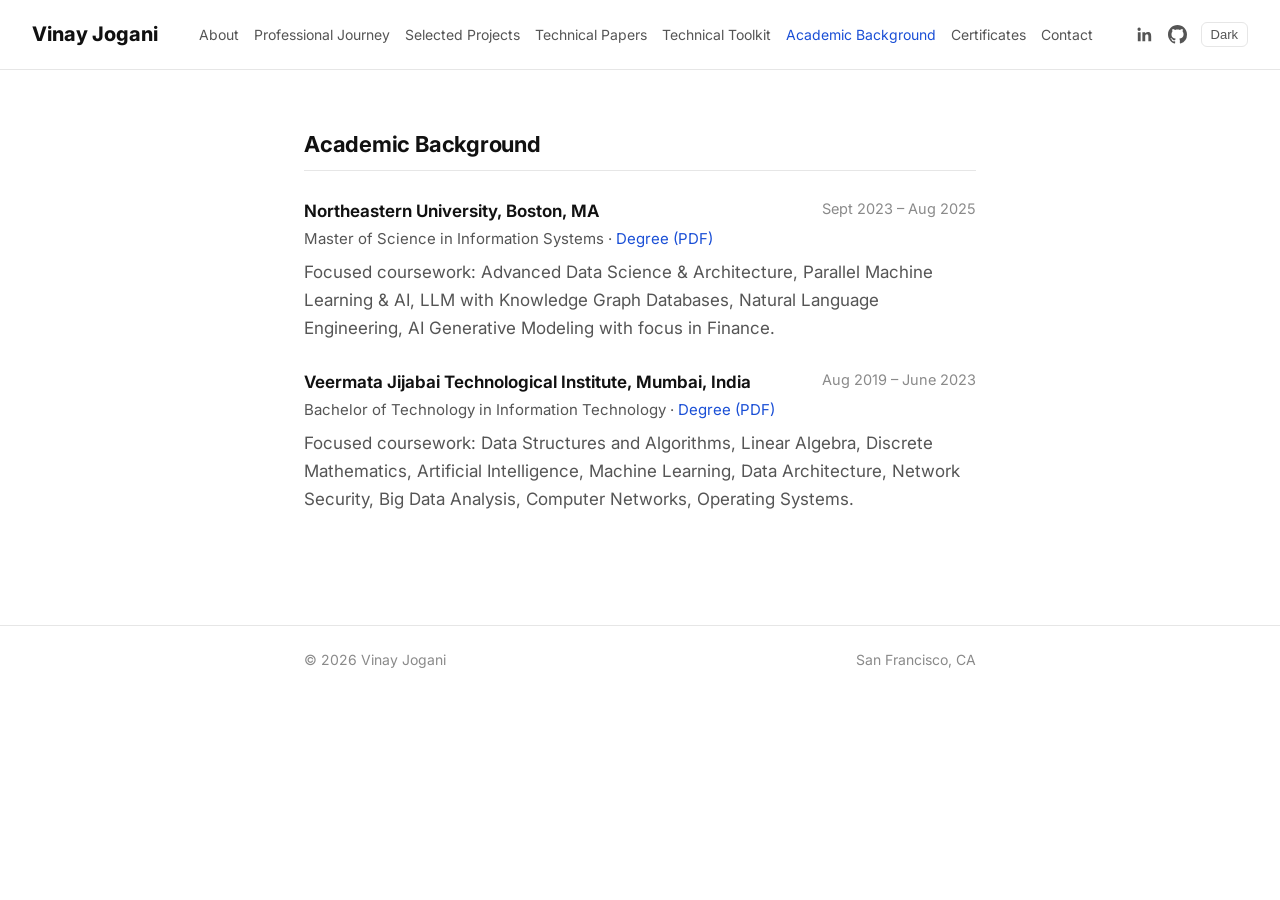
==== academic.html @ d5f05196 "Rebuild site: academic-minimal multi-page layout - Main page: hero, About, Contact form; 6 sub-pages" ====
<!DOCTYPE html>
<html lang="en">
<head>
<meta charset="UTF-8"><meta name="viewport" content="width=device-width, initial-scale=1.0">
<title>Academic Background — Vinay Jogani</title>
<meta name="description" content="Vinay Jogani's education: MS Information Systems at Northeastern University, BTech IT at VJTI Mumbai.">
<script async src="https://www.googletagmanager.com/gtag/js?id=G-DZ1MQV8NDV"></script>
<script>window.dataLayer=window.dataLayer||[];function gtag(){dataLayer.push(arguments);}gtag('js',new Date());gtag('config','G-DZ1MQV8NDV');</script>
<link rel="preconnect" href="https://fonts.googleapis.com"><link rel="preconnect" href="https://fonts.gstatic.com" crossorigin><link href="https://fonts.googleapis.com/css2?family=Inter:wght@400;500;600;700;800&display=swap" rel="stylesheet"><link rel="stylesheet" href="style.css">
<script src="shared.js"></script>
</head>
<body>
<header><nav>
<a class="name" href="index.html">Vinay Jogani</a>
<span class="links-c"><a class="nl" href="index.html#about">About</a><a class="nl" href="journey.html">Professional Journey</a><a class="nl" href="projects.html">Selected Projects</a><a class="nl" href="papers.html">Technical Papers</a><a class="nl" href="toolkit.html">Technical Toolkit</a><a class="nl active" href="academic.html">Academic Background</a><a class="nl" href="certificates.html">Certificates</a><a class="nl" href="index.html#contact">Contact</a></span>
<span class="icons">
<a href="https://www.linkedin.com/in/vinayjogani/" aria-label="LinkedIn" target="_blank" rel="noopener"><svg viewBox="0 0 24 24"><path d="M20.45 20.45h-3.56v-5.57c0-1.33-.02-3.04-1.85-3.04-1.85 0-2.14 1.45-2.14 2.94v5.67H9.34V9h3.41v1.56h.05c.48-.9 1.64-1.85 3.37-1.85 3.6 0 4.27 2.37 4.27 5.46v6.28zM5.34 7.43a2.07 2.07 0 1 1 0-4.13 2.07 2.07 0 0 1 0 4.13zM7.12 20.45H3.55V9h3.57v11.45z"/></svg></a>
<a href="https://github.com/VinayJogani14" aria-label="GitHub" target="_blank" rel="noopener"><svg viewBox="0 0 16 16"><path d="M8 0C3.58 0 0 3.58 0 8c0 3.54 2.29 6.53 5.47 7.59.4.07.55-.17.55-.38 0-.19-.01-.82-.01-1.49-2.01.37-2.53-.49-2.69-.94-.09-.23-.48-.94-.82-1.13-.28-.15-.68-.52-.01-.53.63-.01 1.08.58 1.23.82.72 1.21 1.87.87 2.33.66.07-.52.28-.87.51-1.07-1.78-.2-3.64-.89-3.64-3.95 0-.87.31-1.59.82-2.15-.08-.2-.36-1.02.08-2.12 0 0 .67-.21 2.2.82.64-.18 1.32-.27 2-.27s1.36.09 2 .27c1.53-1.04 2.2-.82 2.2-.82.44 1.1.16 1.92.08 2.12.51.56.82 1.27.82 2.15 0 3.07-1.87 3.75-3.65 3.95.29.25.54.73.54 1.48 0 1.07-.01 1.93-.01 2.2 0 .21.15.46.55.38A8.01 8.01 0 0 0 16 8c0-4.42-3.58-8-8-8z"/></svg></a>
<button id="theme-btn" onclick="toggleTheme()">Dark</button>
</span>
</nav></header>
<main><div class="wrap">

<h2 style="margin-top:0">Academic Background</h2>
<div class="item"><div class="row"><span class="t">Northeastern University, Boston, MA</span><span class="d">Sept 2023 – Aug 2025</span></div>
<div class="where">Master of Science in Information Systems · <a href="docs/Northeastern Degree.pdf">Degree (PDF)</a></div>
<p class="muted" style="margin-top:6px">Focused coursework: Advanced Data Science &amp; Architecture, Parallel Machine Learning &amp; AI, LLM with Knowledge Graph Databases, Natural Language Engineering, AI Generative Modeling with focus in Finance.</p></div>

<div class="item"><div class="row"><span class="t">Veermata Jijabai Technological Institute, Mumbai, India</span><span class="d">Aug 2019 – June 2023</span></div>
<div class="where">Bachelor of Technology in Information Technology · <a href="docs/VJTI Degree.pdf">Degree (PDF)</a></div>
<p class="muted" style="margin-top:6px">Focused coursework: Data Structures and Algorithms, Linear Algebra, Discrete Mathematics, Artificial Intelligence, Machine Learning, Data Architecture, Network Security, Big Data Analysis, Computer Networks, Operating Systems.</p></div>

</div></main>
<footer><div class="wrap"><span>© 2026 Vinay Jogani</span><span>San Francisco, CA</span></div></footer>
</body>
</html>
---- style.css ----
:root{
  --bg:#ffffff; --fg:#111111; --muted:#555555; --faint:#8a8a8a;
  --line:#e6e6e6; --accent:#1a4fd6; --accent-hover:#0d3cb0; --code-bg:#f6f6f4;
}
[data-theme="dark"]{
  --bg:#0f1115; --fg:#e8e8e6; --muted:#b0b0ac; --faint:#7d7d78;
  --line:#26282e; --accent:#7ea2ff; --accent-hover:#a5bdff; --code-bg:#1a1d23;
}
*{margin:0;padding:0;box-sizing:border-box}
html{scroll-behavior:smooth}
body{
  background:var(--bg); color:var(--fg);
  font-family:"Inter",-apple-system,BlinkMacSystemFont,"Segoe UI",Roboto,"Helvetica Neue",Arial,sans-serif;
  font-size:17px; line-height:1.65;
  transition:background .2s,color .2s;
}
.wrap{max-width:720px;margin:0 auto;padding:0 24px}

/* nav */
header{border-bottom:1px solid var(--line)}
nav{max-width:none;margin:0;padding:18px 32px;display:grid;grid-template-columns:auto 1fr auto;align-items:center;gap:24px}
nav .name{font-weight:750;font-size:20px;color:var(--fg);text-decoration:none;white-space:nowrap}
nav .links-c{display:flex;justify-content:center;gap:15px;flex-wrap:wrap}
nav a.nl{color:var(--muted);text-decoration:none;font-size:14px;white-space:nowrap}
nav a.nl:hover,nav a.nl.active{color:var(--accent)}
nav .icons{display:flex;align-items:center;gap:14px}
nav .icons a{color:var(--muted);display:flex}
nav .icons a:hover{color:var(--accent)}
nav .icons svg{width:19px;height:19px;fill:currentColor}
#theme-btn{background:none;border:1px solid var(--line);border-radius:6px;color:var(--muted);cursor:pointer;padding:4px 9px;font-size:13px}
#theme-btn:hover{color:var(--accent);border-color:var(--accent)}

main{padding:56px 0 40px}

/* hero */
.hero{text-align:center;padding:24px 0 8px}
.hero img{width:132px;height:132px;border-radius:50%;object-fit:cover;border:1px solid var(--line)}
.hero h1{font-size:34px;font-weight:750;letter-spacing:-.01em;margin-top:18px}
.hero .tag{color:var(--muted);font-size:17.5px;margin-top:8px}
.hero .sub{color:var(--faint);font-size:15px;margin-top:6px}
.hero .links{margin-top:18px;display:flex;justify-content:center;gap:18px;flex-wrap:wrap;font-size:15px}
a{color:var(--accent);text-decoration:none}
a:hover{color:var(--accent-hover);text-decoration:underline}

/* sections */
section{margin-top:64px}
h2{font-size:22px;font-weight:700;letter-spacing:-.01em;margin-bottom:16px;padding-bottom:8px;border-bottom:1px solid var(--line)}
h3{font-size:17.5px;font-weight:650;margin-top:26px}
p{margin-top:12px;color:var(--fg)}
.muted{color:var(--muted)}
.faint{color:var(--faint);font-size:14.5px}
ul.plain{list-style:none;margin-top:10px}
ul.plain li{margin-top:10px;padding-left:18px;position:relative}
ul.plain li::before{content:"–";position:absolute;left:0;color:var(--faint)}
.item{margin-top:26px}
.item .row{display:flex;justify-content:space-between;gap:16px;flex-wrap:wrap}
.item .row .t{font-weight:650}
.item .row .d{color:var(--faint);font-size:14.5px;white-space:nowrap}
.item .where{color:var(--muted);font-size:15px;margin-top:2px}
.pill-row{margin-top:8px;color:var(--muted);font-size:15px;line-height:1.7}
.pill-row b{color:var(--fg);font-weight:600}

/* contact form */
form{margin-top:20px;display:grid;gap:14px}
input,textarea{
  width:100%;padding:11px 12px;font-size:15.5px;font-family:inherit;
  background:var(--bg);color:var(--fg);border:1px solid var(--line);border-radius:8px;
}
input:focus,textarea:focus{outline:none;border-color:var(--accent)}
button.submit{
  justify-self:start;background:var(--accent);color:#fff;border:none;border-radius:8px;
  padding:11px 22px;font-size:15.5px;cursor:pointer;font-weight:600
}
button.submit:hover{background:var(--accent-hover)}

footer{border-top:1px solid var(--line);margin-top:72px}
footer .wrap{padding:22px 24px;color:var(--faint);font-size:14px;display:flex;justify-content:space-between;gap:12px;flex-wrap:wrap}

@media(max-width:900px){
  nav{grid-template-columns:auto auto;grid-template-rows:auto auto}
  nav .links-c{grid-column:1 / -1;grid-row:2;justify-content:flex-start}
}
@media(max-width:600px){
  body{font-size:16px}
  .hero h1{font-size:28px}
}
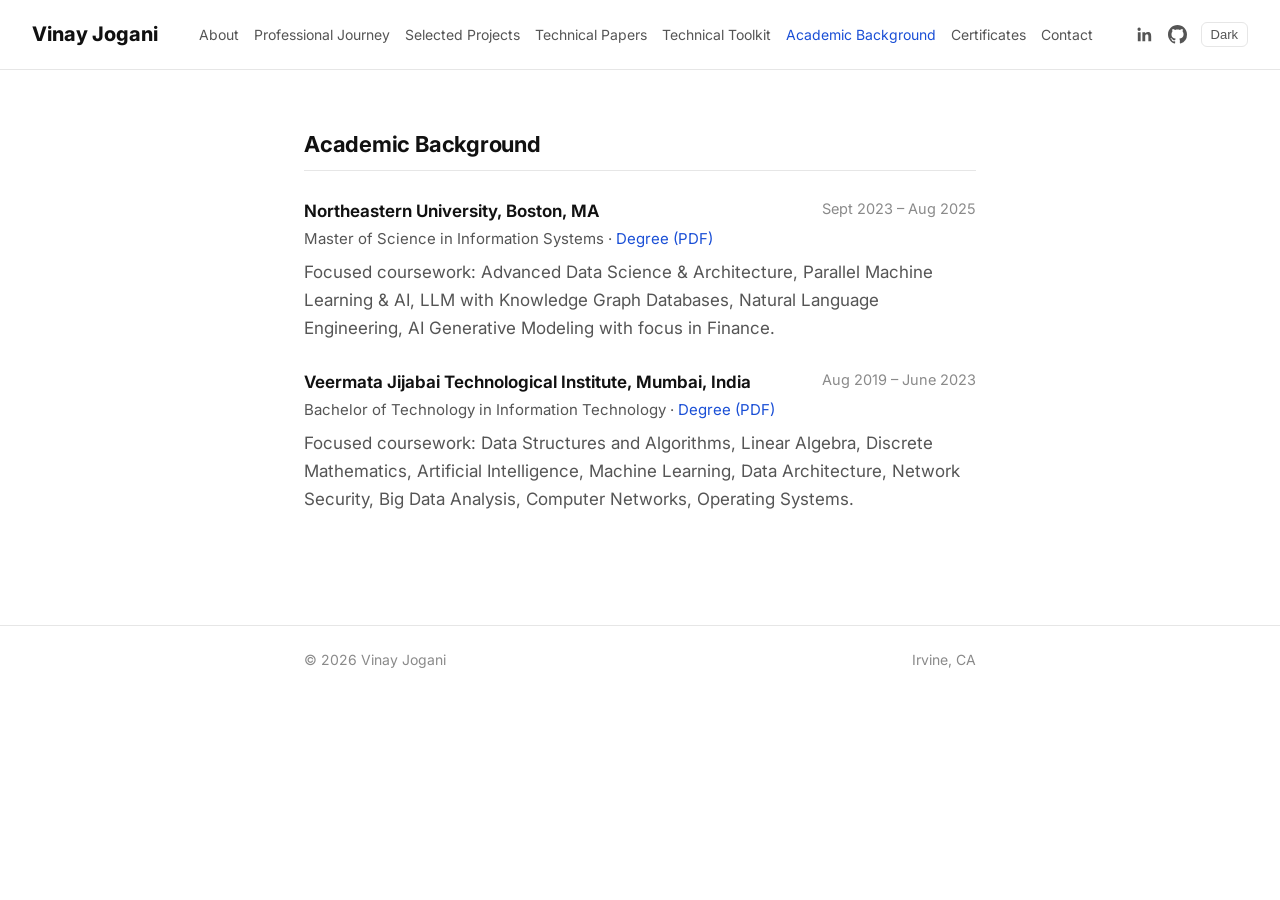
==== commit 908fd988: "Update for Software Development Engineer role at Amazon" ====
--- a/academic.html
+++ b/academic.html
@@ -31,6 +31,6 @@
 <p class="muted" style="margin-top:6px">Focused coursework: Data Structures and Algorithms, Linear Algebra, Discrete Mathematics, Artificial Intelligence, Machine Learning, Data Architecture, Network Security, Big Data Analysis, Computer Networks, Operating Systems.</p></div>
 
 </div></main>
-<footer><div class="wrap"><span>© 2026 Vinay Jogani</span><span>San Francisco, CA</span></div></footer>
+<footer><div class="wrap"><span>© 2026 Vinay Jogani</span><span>Irvine, CA</span></div></footer>
 </body>
 </html>
